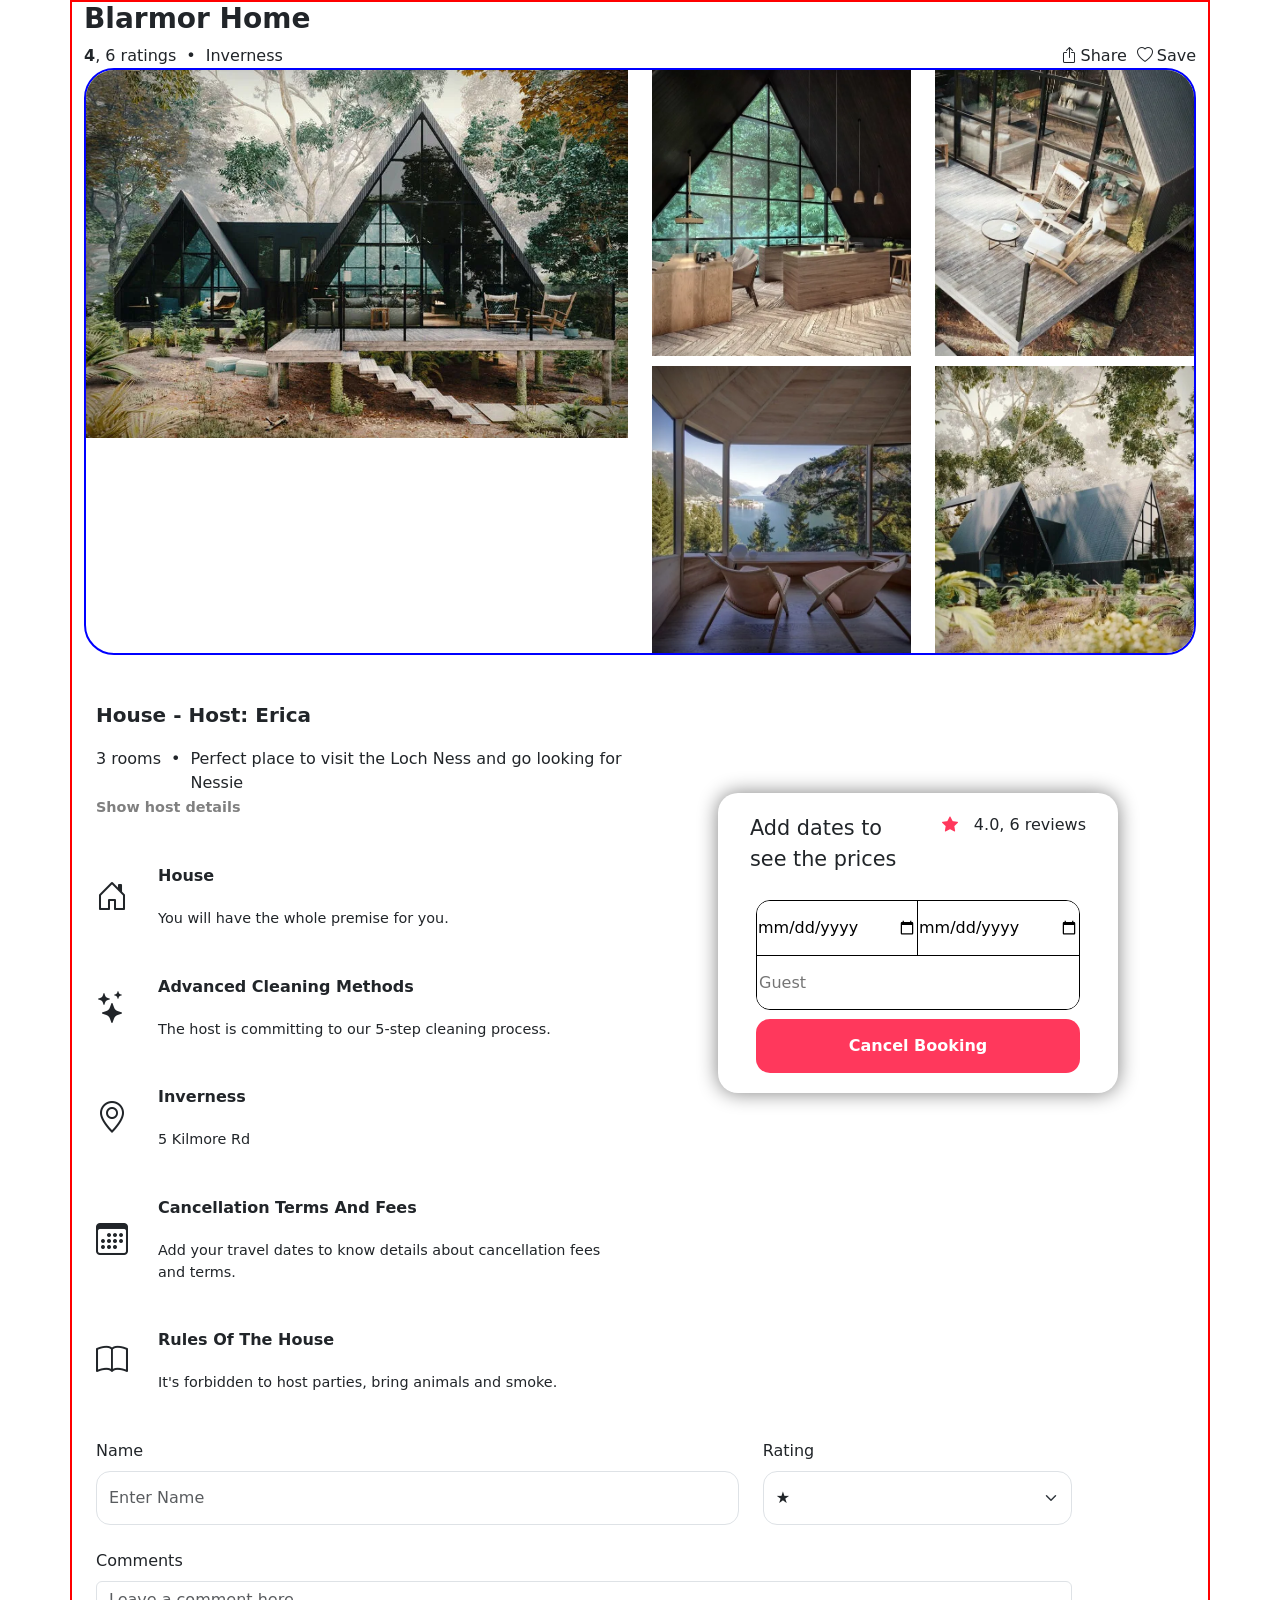
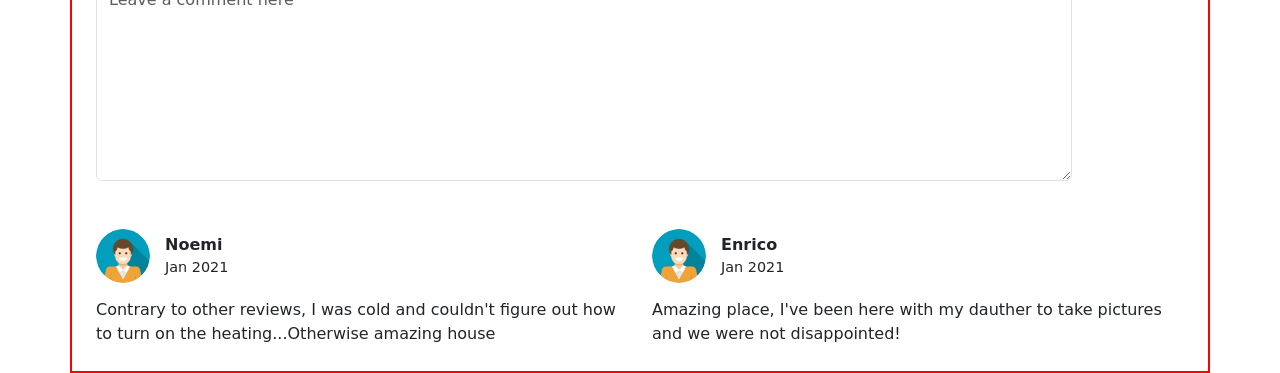
==== dettaglio.html @ 5e80d51b "files-dettaglio-annuncio" ====
<!DOCTYPE html>
<html lang="it">
<head>
    <meta charset="UTF-8">
    <meta name="viewport" content="width=device-width, initial-scale=1.0">
    <title>Dettaglio</title>
    <link href="https://cdn.jsdelivr.net/npm/bootstrap@5.3.8/dist/css/bootstrap.min.css" rel="stylesheet" integrity="sha384-sRIl4kxILFvY47J16cr9ZwB07vP4J8+LH7qKQnuqkuIAvNWLzeN8tE5YBujZqJLB" crossorigin="anonymous">
    <link rel="stylesheet" href="https://cdn.jsdelivr.net/npm/bootstrap-icons@1.13.1/font/bootstrap-icons.min.css">
    <link rel="stylesheet" href="styleDettaglio.css">

</head>
<body>
    <main>
        <div class="container-md">
            <section class="mb-5" id="section-Image">
                <h3 class="text-capitalize">blarmor home</h3>
                <div id="info-section-Image">
                    <div id="ratings-section-Image">
                        <p><span>4</span>, 6 ratings</p>
                        <p class="text-capitalize">inverness</p>
                    </div>
                    <div id="others-actions">
                        <div class="d-flex gap-1">
                            <i class="bi bi-box-arrow-up"></i>
                            <p>Share</p>
                        </div>
                        <div class="d-flex gap-1">
                            <i class="bi bi-heart"></i>
                            <p>Save</p>
                        </div>
                    </div>
                </div>
                <div class="container" id="images">
                    <div class="row">
                        <div class="col-6">
                            <img src="/assets/assets/1.webp" alt="immagine bnb" >
                        </div>
                        <div class="col-6">
                            <div class="row row-cols-2">
                                <div class="col">
                                    <img src="/assets/assets/2.webp" alt="airbnb">
                                </div>
                                <div class="col">
                                    <img src="/assets/assets/3.webp" alt="airbnb">
                                </div>
                                <div class="col">
                                    <img src="/assets/assets/4.webp" alt="airbnb">
                                </div>
                                <div class="col">
                                    <img src="/assets/assets/5.webp" alt="airbnb">
                                </div>
                            </div>
                        </div>
                    </div>
                </div>
            </section>
            <section id="section-Descrizione">
                <div class="container">
                    <div class="row">
                        <div class="col-12 col-md-6">
                            <h5 class="text-capitalize">house - host: Erica</h5>
                            <div class="d-flex" id="descriptionPlace">
                                <p style="white-space: nowrap;">3 rooms</p>
                                <p>Perfect place to visit the Loch Ness and go looking for Nessie</p>
                            </div>
                            
                            <a href="#">Show host details</a>
                            
                            <ul>
                                <li>
                                    <i class="bi bi-house-door"></i>
                                    <div>
                                        <p>House</p>
                                        <p>You will have the whole premise for you.</p>
                                    </div>
                                </li>
                                <li>
                                    <i class="bi bi-stars"></i>
                                    <div>
                                        <p>advanced cleaning methods</p>
                                        <p>The host is committing to our 5-step cleaning process.</p>
                                    </div>
                                </li>
                                <li>
                                    <i class="bi bi-geo-alt"></i>
                                    <div>
                                        <p>inverness</p>
                                        <p>5 Kilmore Rd</p>
                                    </div>
                                </li>
                                <li>
                                    <i class="bi bi-calendar3"></i>
                                    <div>
                                        <p>cancellation terms and fees</p>
                                        <p>Add your travel dates to know details about cancellation fees and terms.</p>
                                    </div>
                                </li>
                                <li>
                                    <i class="bi bi-book"></i>
                                    <div>
                                        <p>rules of the house</p>
                                        <p>It's forbidden to host parties, bring animals and smoke.</p>
                                    </div>
                                </li>
                            </ul>
                        </div>
                        <div class="col-12 col-md-6">
                            <div class="d-flex justify-content-center">
                                <form class="row justify-content-center" id="datePrice">
                                    <div class="d-flex justify-content-between mb-4">
                                        <p>Add dates to <br>see the prices</p>
                                        <div class="d-flex gap-3">
                                            <i class="bi bi-star-fill"></i>
                                            <p>4.0, 6 reviews</p>
                                        </div>
                                    </div>
                                    <div class="container" id="formsDateGuest">
                                        <div class="row">
                                            <div class="col-6 p-0 " id="firstFormDate">
                                                <input type="date">
                                            </div>
                                            <div class="col-6 p-0">
                                                <input type="date">
                                            </div>
                                        </div>
                                        <div class="row">
                                            <div class="col-12 p-0">
                                                <input type="text" placeholder="Guest">
                                            </div>
                                        </div>
                                    </div>
                                    
                                    <button type="submit">Cancel Booking</button>
                                    
                                </form>
                            </div>
                        </div>
                    </div>
                </div>

                <form class="container mb-5">
                    <div class="row mb-4">
                        <div class="col-12 col-md-8">
                            <label for="fname" class="form-label">Name</label>
                            <input type="text" class="form-control" id="fname" name="firstname" placeholder="Enter Name">
                        </div>
                        <div class="col-12 col-md-4">
                            <label for="rating" class="form-label">Rating</label>
                            <select class="form-select" id="rating" name="ratings">
                                <option value="1">
                                    ★
                                </option>
                                <option value="2">
                                    ★★
                                </option>
                                <option value="3">
                                    ★★★
                                </option>
                                <option value="4">
                                    ★★★★
                                </option>
                                <option value="5">
                                    ★★★★★
                                </option>
                            </select>
                        </div>
                    </div>
                    <div class="row">
                        <div class="col">
                            <label for="floatingTextarea2" class="form-label">Comments</label>
                            <textarea class="form-control" placeholder="Leave a comment here" id="floatingTextarea2" style="height: 200px"></textarea>
                        </div>
                    </div>
                </form>
                
            </section>
            <section id="section-Recensioni">
                <div class="container">
                    <div class="row">
                        <div class="col-12 col-md-6 commentUser">
                            <div class="infoUtente">
                                <div>
                                    <img src="/assets/assets/propic.png" alt="immagine profilo" class="img-fluid">
                                </div>
                                <div>
                                    <p>Noemi</p>
                                    <p>Jan 2021</p>
                                </div>
                            </div>
                            <p>Contrary to other reviews, I was cold and couldn't figure out how to turn on the heating...Otherwise amazing house</p>
                        </div>
                        <div class="col-12 col-md-6 commentUser">
                            <div class="infoUtente">
                                <div>
                                    <img src="/assets/assets/propic.png" alt="immagine profilo" class="img-fluid">
                                </div>
                                <div>
                                    <p>Enrico</p>
                                    <p>Jan 2021</p>
                                </div>
                            </div>
                            <p>Amazing place, I've been here with my dauther to take pictures and we were not disappointed!</p>
                        </div>
                    </div>
                </div>
            </section>
        </div>
        
    </main>
    <script src="https://cdn.jsdelivr.net/npm/bootstrap@5.3.8/dist/js/bootstrap.bundle.min.js" integrity="sha384-FKyoEForCGlyvwx9Hj09JcYn3nv7wiPVlz7YYwJrWVcXK/BmnVDxM+D2scQbITxI" crossorigin="anonymous"></script>
</body>
</html>
---- styleDettaglio.css ----
.container-md {
    border: 2px solid red;
}

p {
    margin: 0;
}
/*      section Image       */

#section-Image h3 {
    font-weight: 600;
}

#info-section-Image {
    display: flex;
    justify-content: space-between;
}

#ratings-section-Image {
    display: flex;
}

#ratings-section-Image p span {
    font-weight: 600;
}

#ratings-section-Image p:first-child::after {
    content: "•";
    padding: 10px 10px;
}

#others-actions {
    display: flex;
    gap: 10px;
}

#images {
    border: 2px solid blue;
    padding: 0;
    border-radius: 30px;
    overflow: hidden;
    
}

#images img {
    width: 100%;

}

#images .row-cols-2 {
    gap: 10px 0px;
}

/*      section descrizione       */

h5 {
    font-weight: 600;
    margin-bottom: 20px;
}

#descriptionPlace p:first-child::after {
    content: "•";
    padding: 10px 10px;
}

#section-Descrizione a:first-of-type {
    color: gray;
    font-weight: 700;
    font-size: 0.9rem;
    text-decoration: none;
}

#section-Descrizione a:first-of-type:hover {
    text-decoration: underline;
}
ul {
    list-style-type: none;
    padding: 0;
    margin-top: 5vh;
}

#section-Descrizione ul li {
    display: flex;
    align-items: center;
    gap: 30px;
    margin-bottom: 5vh;
}

#section-Descrizione ul li i {
    font-size: 2rem;
}

#section-Descrizione ul li p:first-child {
    font-weight: bold;
    margin-bottom: 20px;
    text-transform: capitalize;
}

#section-Descrizione ul li p:last-child {
    font-weight: lighter;
    font-size: 0.9rem;
}

#datePrice {
    box-sizing: border-box;
    padding: 20px;
    border-radius: 20px;
    box-shadow: 0 0 20px gray;
    max-width: 400px;
    margin-top: 10vh;
    margin-bottom: 10vh;
}

#datePrice div:first-of-type p:first-child {
    font-size: 1.3rem;
}

#datePrice div:first-of-type div i {
    color: #FF385C;
}

form.container {
    max-width: 1000px;
    margin: 0;
}
#formsDateGuest {
    border: 1px solid black;
    border-radius: 14px;
    overflow: hidden;
    width: 90%;
    margin-bottom: 1vh;
}
#formsDateGuest input {
    width: 100%;
    height: 6vh;
    border: none;
}
#formsDateGuest input[type="text"]{
    border-top: 1px solid black;
}
#firstFormDate{
    border-right: 1px solid black;
}
#datePrice button {
    width: 90%;
    background-color: #FF385C;
    color: white;
    border-radius: 14px;
    height: 6vh;
    font-weight: bold;
    border: none;
}

label {
    display: block;
}

#fname, #rating {
    width: 100%;
    height: 6vh;
    border-radius: 14px;
}

#rating i {
    color: black;
}

/*  section Recensioni  */

.infoUtente {
    display: flex;
    align-items: center;
    gap: 15px;
    height: 6vh;
    margin-bottom: 15px;
}

.infoUtente div:first-child {
    border-radius: 50%;
    overflow: hidden;
    height: 100%;
}

.infoUtente img {
    height: 100%;
}

.infoUtente div:last-child p:first-child {
    font-weight: bold;
}

.infoUtente div:last-child p:last-child {
    font-weight: lighter;
    font-size: 0.9rem;
}

.commentUser {
    margin-bottom: 25px;
}
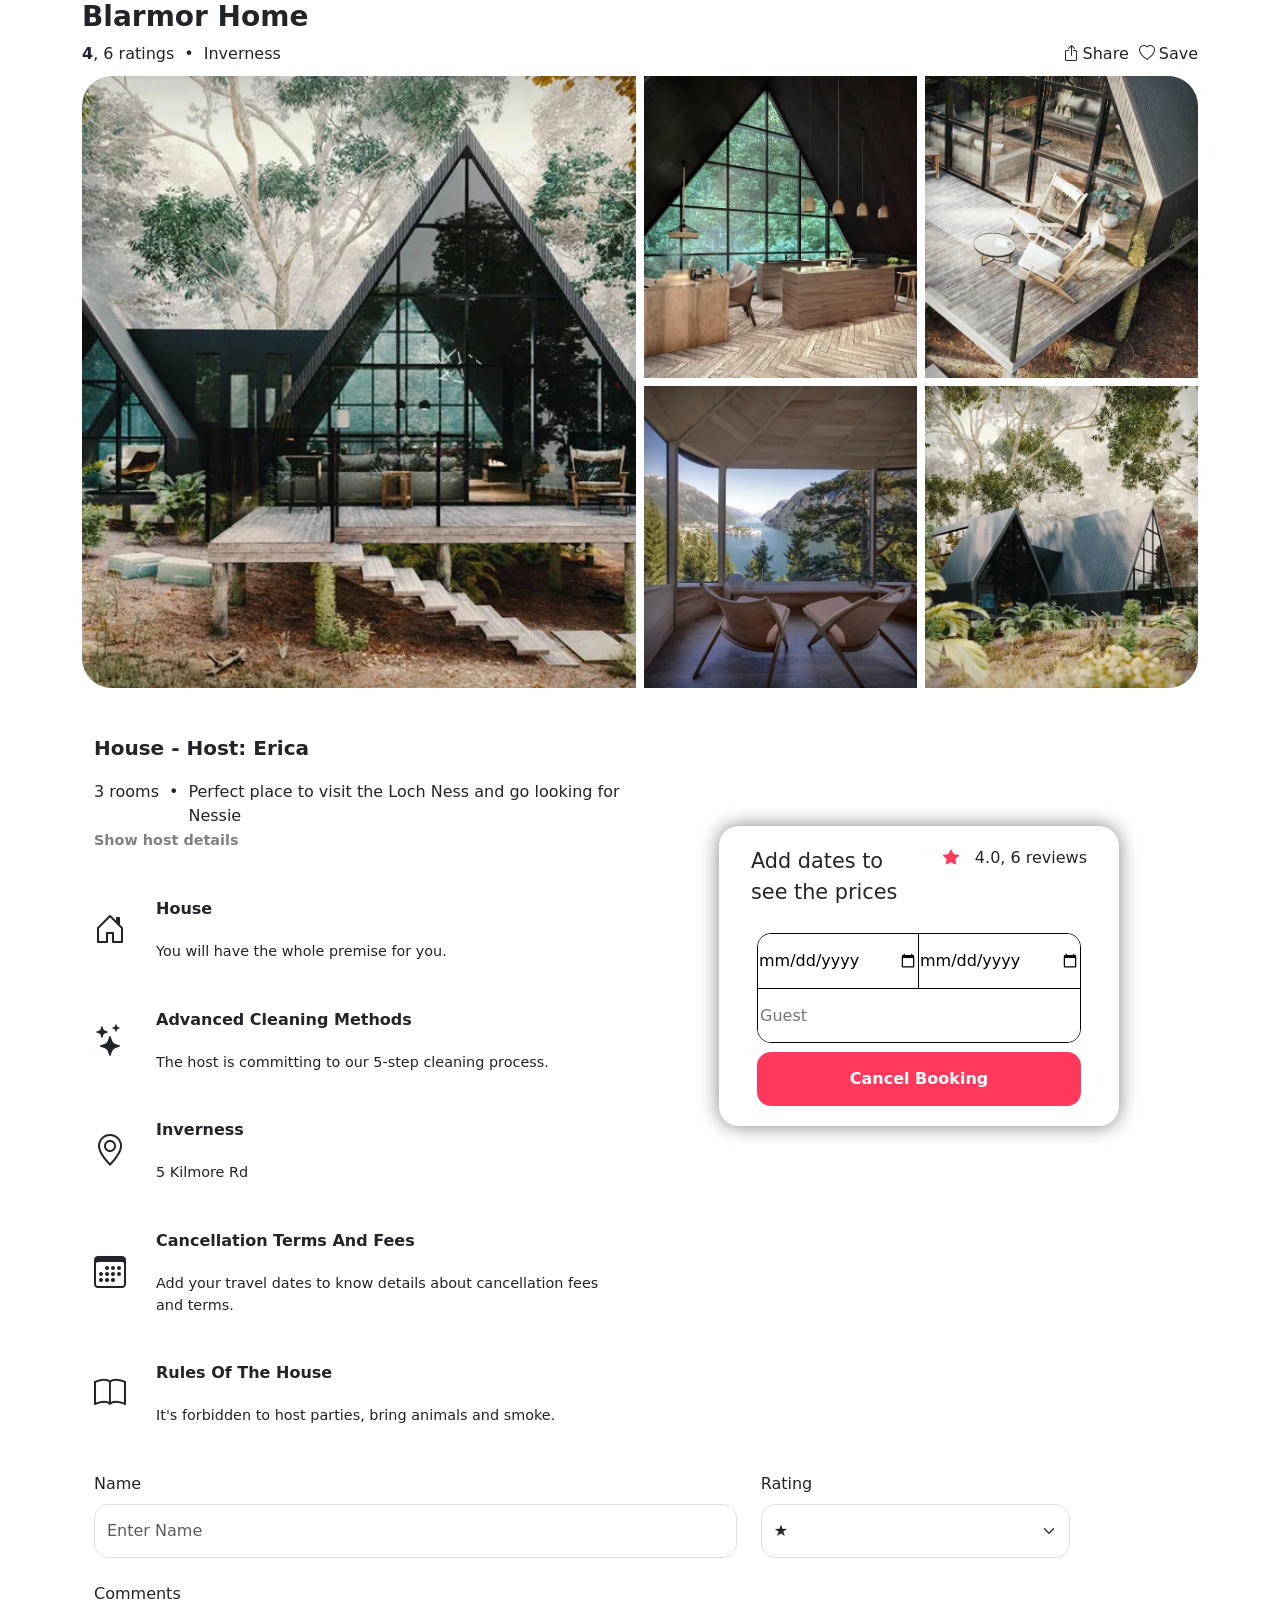
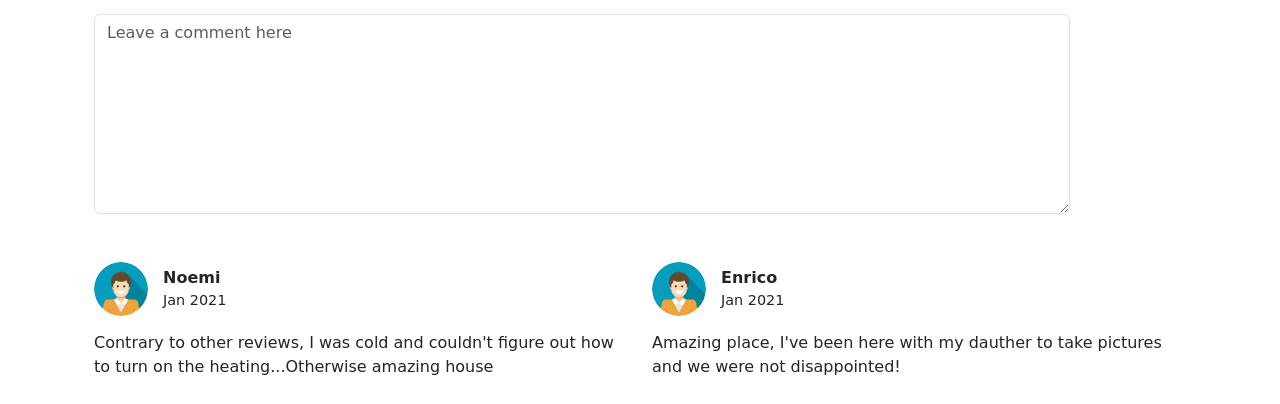
==== commit e7605cee: "fix immagini dettaglio 13/03" ====
--- a/dettaglio.html
+++ b/dettaglio.html
@@ -31,23 +31,23 @@
                     </div>
                 </div>
                 <div class="container" id="images">
-                    <div class="row">
-                        <div class="col-6">
-                            <img src="/assets/assets/1.webp" alt="immagine bnb" >
-                        </div>
-                        <div class="col-6">
-                            <div class="row row-cols-2">
-                                <div class="col">
-                                    <img src="/assets/assets/2.webp" alt="airbnb">
-                                </div>
-                                <div class="col">
-                                    <img src="/assets/assets/3.webp" alt="airbnb">
-                                </div>
-                                <div class="col">
-                                    <img src="/assets/assets/4.webp" alt="airbnb">
-                                </div>
-                                <div class="col">
-                                    <img src="/assets/assets/5.webp" alt="airbnb">
+                    <div class="row g-2">
+                        <div class="col-12 col-md-6">
+                            <img src="/assets/1.webp" alt="immagine bnb" >
+                        </div>
+                        <div class="col-12 col-md-6">
+                            <div class="row g-2">
+                                <div class="col-6">
+                                    <img src="/assets/2.webp" alt="airbnb">
+                                </div>
+                                <div class="col-6">
+                                    <img src="/assets/3.webp" alt="airbnb">
+                                </div>
+                                <div class="col-6">
+                                    <img src="/assets/4.webp" alt="airbnb">
+                                </div>
+                                <div class="col-6">
+                                    <img src="/assets/5.webp" alt="airbnb">
                                 </div>
                             </div>
                         </div>
@@ -180,7 +180,7 @@
                         <div class="col-12 col-md-6 commentUser">
                             <div class="infoUtente">
                                 <div>
-                                    <img src="/assets/assets/propic.png" alt="immagine profilo" class="img-fluid">
+                                    <img src="/assets/propic.png" alt="immagine profilo" class="img-fluid">
                                 </div>
                                 <div>
                                     <p>Noemi</p>
@@ -192,7 +192,7 @@
                         <div class="col-12 col-md-6 commentUser">
                             <div class="infoUtente">
                                 <div>
-                                    <img src="/assets/assets/propic.png" alt="immagine profilo" class="img-fluid">
+                                    <img src="/assets/propic.png" alt="immagine profilo" class="img-fluid">
                                 </div>
                                 <div>
                                     <p>Enrico</p>
--- a/styleDettaglio.css
+++ b/styleDettaglio.css
@@ -1,7 +1,3 @@
-.container-md {
-    border: 2px solid red;
-}
-
 p {
     margin: 0;
 }
@@ -14,6 +10,7 @@
 #info-section-Image {
     display: flex;
     justify-content: space-between;
+    margin-bottom: 10px;
 }
 
 #ratings-section-Image {
@@ -35,20 +32,15 @@
 }
 
 #images {
-    border: 2px solid blue;
     padding: 0;
     border-radius: 30px;
     overflow: hidden;
-    
 }
 
 #images img {
     width: 100%;
-
-}
-
-#images .row-cols-2 {
-    gap: 10px 0px;
+    height: 100%;
+    object-fit: cover;
 }
 
 /*      section descrizione       */
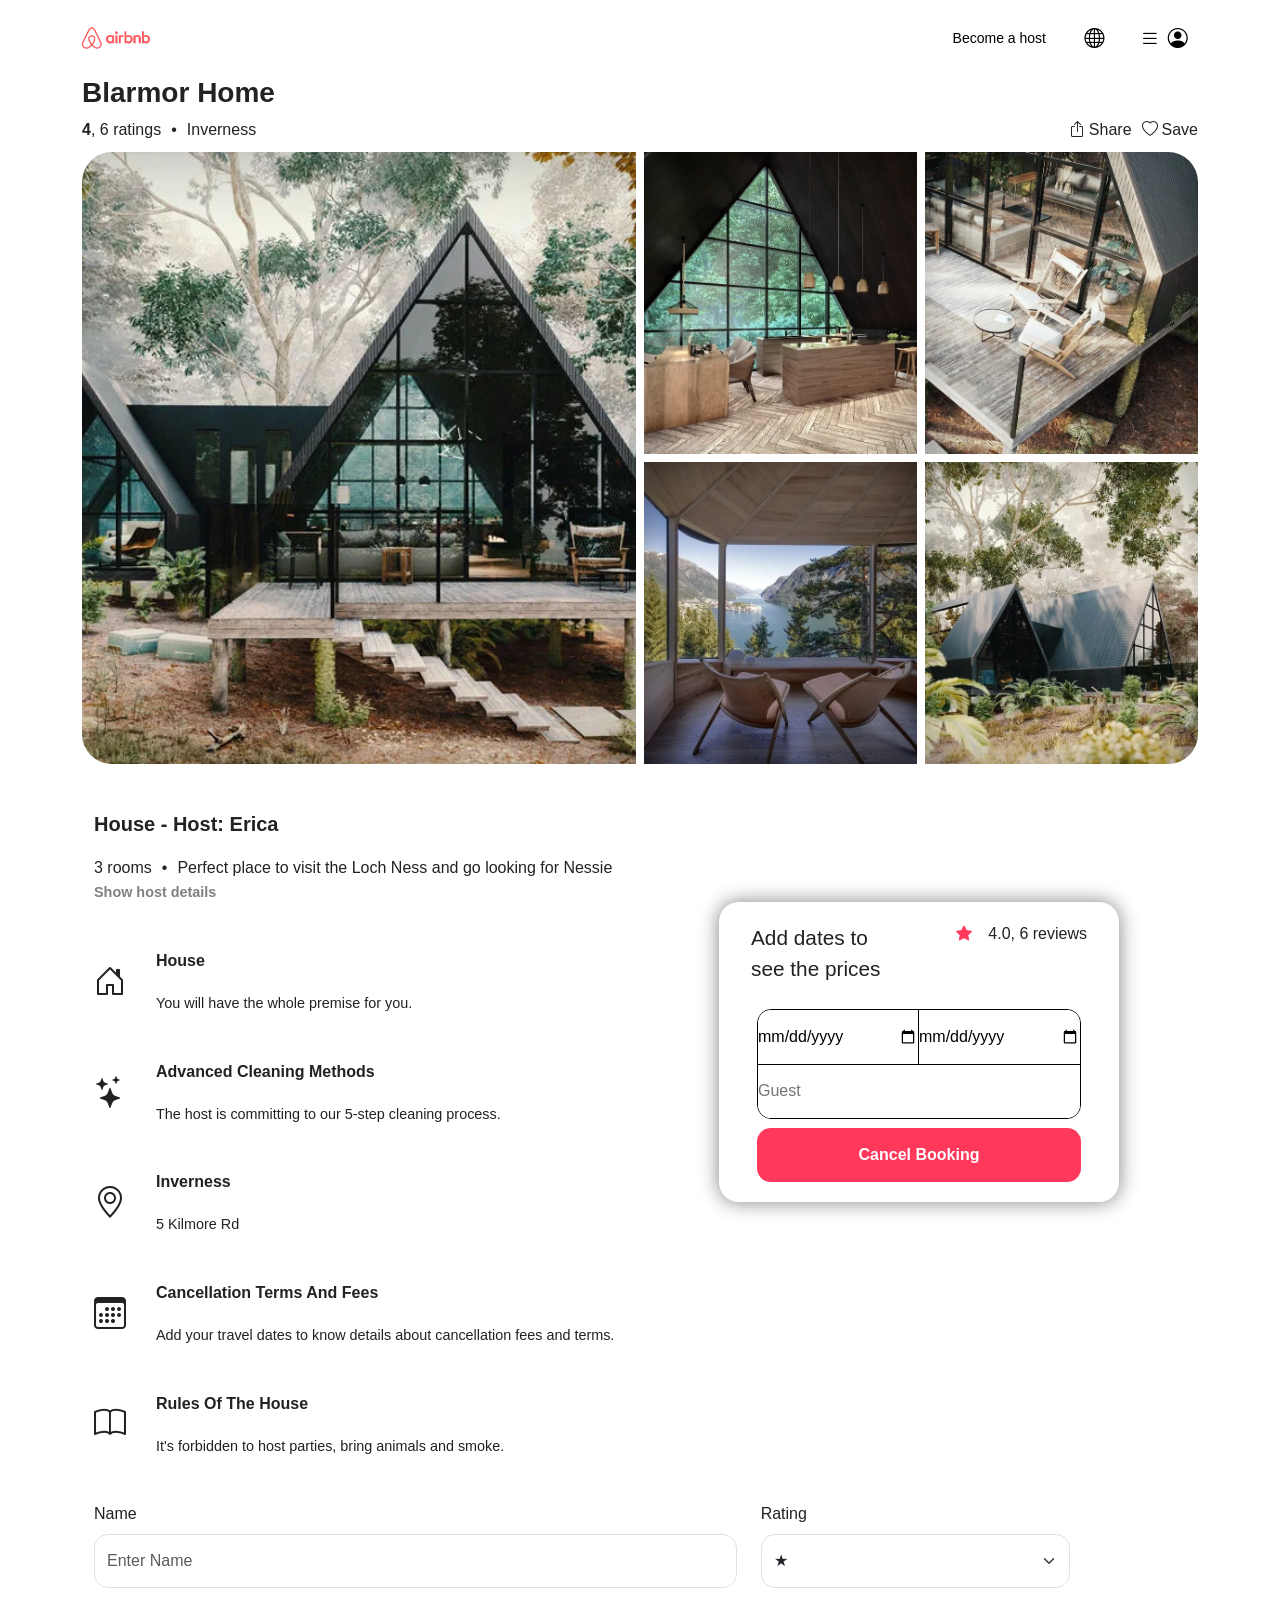
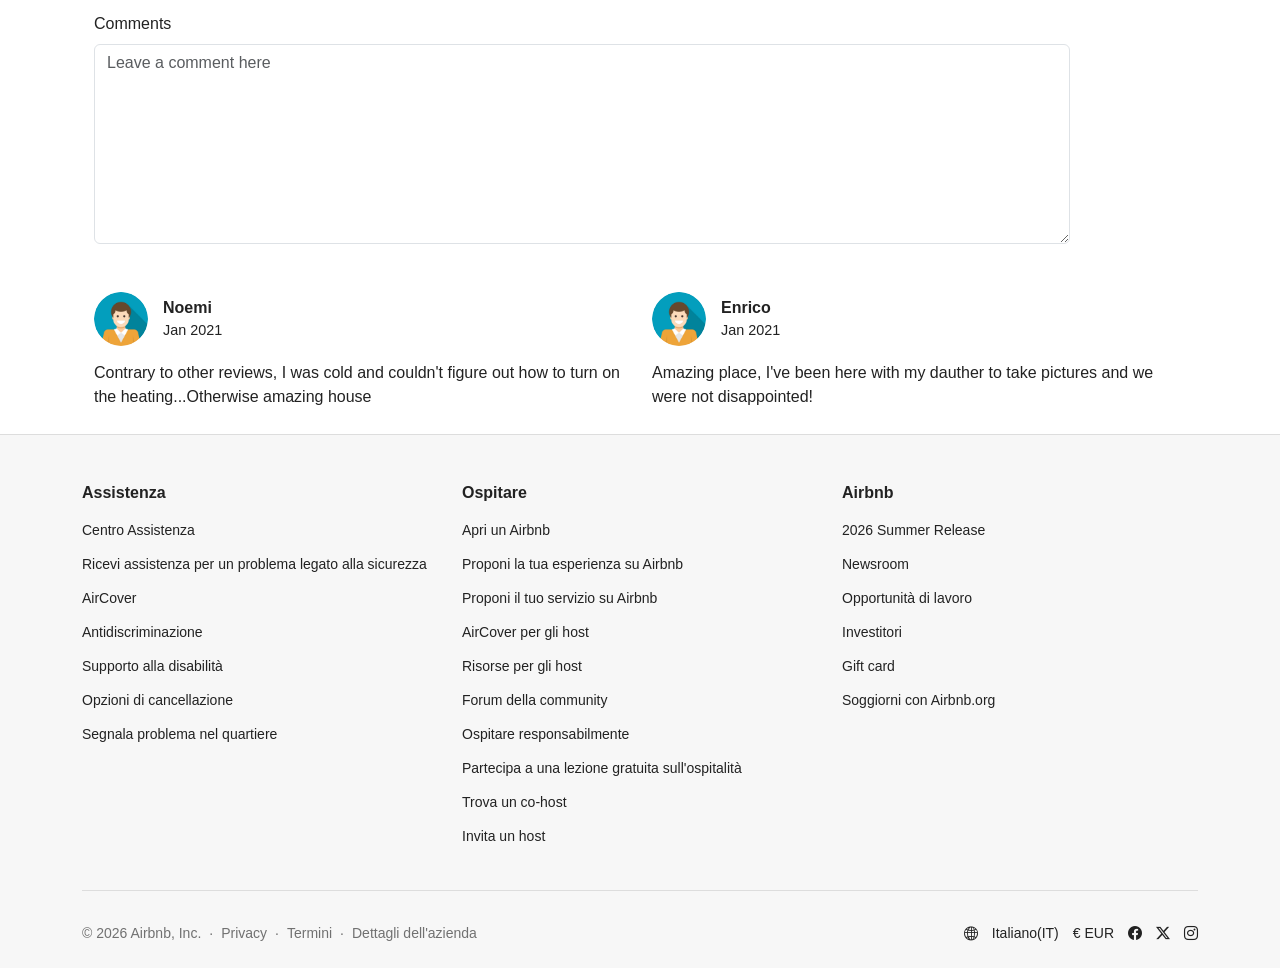
==== commit 4752fced: "header e footer aggiunti-13/03" ====
--- a/dettaglio.html
+++ b/dettaglio.html
@@ -6,10 +6,46 @@
     <title>Dettaglio</title>
     <link href="https://cdn.jsdelivr.net/npm/bootstrap@5.3.8/dist/css/bootstrap.min.css" rel="stylesheet" integrity="sha384-sRIl4kxILFvY47J16cr9ZwB07vP4J8+LH7qKQnuqkuIAvNWLzeN8tE5YBujZqJLB" crossorigin="anonymous">
     <link rel="stylesheet" href="https://cdn.jsdelivr.net/npm/bootstrap-icons@1.13.1/font/bootstrap-icons.min.css">
+    <link rel="stylesheet" href="header.css">
     <link rel="stylesheet" href="styleDettaglio.css">
+    
 
 </head>
 <body>
+    <header class="topbar">
+        <nav class="navbar navbar-expand-lg py-3">
+            <div class="container-xl"><!--fix-->
+
+                <!-- logo -->
+                <a href="#" class="navbar-brand brand me-0">
+                    <img src="assets/logo-pink.png" alt="Airbnb logo">
+                </a>
+
+                    <!-- bottone hamburger -->
+                <button class="navbar-toggler custom-toggler border-0 shadow-none" type="button" data-bs-toggle="collapse" data-bs-target="#airbnbNavbar" aria-controls="airbnbNavbar" aria-expanded="false" aria-label="Toggle navigation">
+                    <span class="navbar-toggler-icon"></span>
+                </button>
+
+                    <!-- contenuto collassabile -->
+                <div class="collapse navbar-collapse justify-content-end" id="airbnbNavbar">
+
+                    <!-- parte destra -->
+                        <div class="d-flex flex-column flex-lg-row align-items-start align-items-lg-center gap-2 gap-lg-3 topbar-right">
+                        <a href="#" class="host-link text-decoration-none">Become a host</a>
+
+                        <button class="icon-btn d-flex align-items-center justify-content-center" type="button">
+                            <i class="bi bi-globe"></i>
+                        </button>
+
+                        <button class="profile-btn align-items-center gap-2" type="button">
+                            <i class="bi bi-list" style="color: black;"></i>
+                            <i class="bi bi-person-circle"></i>
+                        </button>
+                        </div>
+                </div>
+            </div>
+        </nav>
+    </header>
     <main>
         <div class="container-md">
             <section class="mb-5" id="section-Image">
@@ -207,6 +243,80 @@
         </div>
         
     </main>
+    <footer>
+
+        <div class="container">
+            <div class="row">
+                <div class="col-12 col-md-4">
+
+                    <h6>Assistenza</h6>
+                    <ul>
+                        <li><a href="#">Centro Assistenza</a></li>
+                        <li><a href="#">Ricevi assistenza per un problema legato alla sicurezza</a></li>
+                        <li><a href="#">AirCover</a></li>
+                        <li><a href="#">Antidiscriminazione</a></li>
+                        <li><a href="#">Supporto alla disabilità</a></li>
+                        <li><a href="#">Opzioni di cancellazione</a></li>
+                        <li><a href="#">Segnala problema nel quartiere</a></li>
+                        
+                    </ul>
+                </div>
+
+                <div class="col-12 col-md-4">
+
+                    <h6>Ospitare</h6>
+                    <ul>
+                        <li><a href="#">Apri un Airbnb</a></li>
+                        <li><a href="#">Proponi la tua esperienza su Airbnb</a></li>
+                        <li><a href="#">Proponi il tuo servizio su Airbnb</a></li>
+                        <li><a href="#">AirCover per gli host</a></li>
+                        <li><a href="#">Risorse per gli host</a></li>
+                        <li><a href="#">Forum della community</a></li>
+                        <li><a href="#">Ospitare responsabilmente</a></li>
+                        <li><a href="#">Partecipa a una lezione gratuita sull'ospitalità</a></li>
+                        <li><a href="#">Trova un co-host</a></li>
+                        <li><a href="#">Invita un host</a></li>
+                    </ul>
+                </div>
+
+                <div class="col-12 col-md-4">
+
+                    <h6>Airbnb</h6>
+                    <ul>
+                        <li><a href="#">2026 Summer Release</a></li>
+                        <li><a href="#">Newsroom</a></li>
+                        <li><a href="#">Opportunità di lavoro</a></li>
+                        <li><a href="#">Investitori</a></li>
+                        <li><a href="#">Gift card</a></li>
+                        <li><a href="#">Soggiorni con Airbnb.org</a></li>
+                    </ul>
+                </div>
+            </div>
+
+            <div class="footer-divider"></div>
+
+            <div class="footer-bottom">
+                 <div class="footer-left">
+                    <span>© 2026 Airbnb, Inc.</span> 
+                    <span>·</span>
+                    <a href="#">Privacy</a>
+                    <span>·</span>
+                    <a href="#">Termini</a>
+                    <span>·</span>
+                    <a href="#">Dettagli dell'azienda</a>
+                </div>
+
+                <div class="footer-right">
+                    <i class="bi bi-globe2"></i>
+                    <span>Italiano(IT)</span>
+                    <span>€ EUR</span>
+                    <i class="bi bi-facebook"></i>
+                    <i class="bi bi-twitter-x"></i>
+                    <i class="bi bi-instagram"></i>
+                </div>
+            </div>
+        </div>
+    </footer>
     <script src="https://cdn.jsdelivr.net/npm/bootstrap@5.3.8/dist/js/bootstrap.bundle.min.js" integrity="sha384-FKyoEForCGlyvwx9Hj09JcYn3nv7wiPVlz7YYwJrWVcXK/BmnVDxM+D2scQbITxI" crossorigin="anonymous"></script>
 </body>
 </html>
--- a/header.css
+++ b/header.css
@@ -0,0 +1,649 @@
+:root {
+    --color-black: #000000;
+    --color-white: #ffffff;
+    --color-dark: #222222;
+    --color-gray: #717171;
+    --color-light-gray: #f7f7f7;
+    --color-border: #dddddd;
+    --hero-overlay: rgba(0, 0, 0, 0.45);
+    --airbnb-red: #d1304e;
+    --airbnb-red-hover: #f60934;
+    --color-dark-hover: #1f1f1f;
+    --color-soft-text: #cfcfcf;
+    --color-soft-text-2: #d8d8d8;
+}
+
+/* RESET */
+* {
+    margin: 0;
+    padding: 0;
+    box-sizing: border-box;
+}
+
+body {
+    color: var(--color-dark);
+    font-family: Arial, Helvetica, sans-serif;
+    background-color: var(--color-white);
+}
+
+img {
+    display: block;
+    max-width: 100%;
+}
+
+/* =========================
+   NAVBAR
+========================= */
+.topbar {
+    background-color: var(--color-white);
+}
+
+.navbar {
+    background-color: var(--color-white);
+}
+
+.brand img {
+    height: 34px;
+}
+
+.custom-toggler {
+    padding: 4px 8px;
+}
+
+.navbar-toggler-icon {
+    filter: invert(1);
+}
+
+.navbar-nav .nav-item {
+    margin: 0;
+}
+
+.topbar-link {
+    color: var(--color-light-gray);
+    font-size: 14px;
+    font-weight: 500;
+    padding: 10px 16px !important;
+    border-radius: 999px;
+    transition: background-color 0.2s ease, color 0.2s ease;
+}
+
+.topbar-link:hover,
+.topbar-link.active {
+    background-color: var(--color-dark-hover);
+    color: var(--color-light-gray);
+}
+
+/*fix navbar toggle menu*/
+
+.navbar-collapse {
+        /*fix*/display: flex;
+        align-items: center;
+        flex: 1;
+        position: absolute;
+        top: 76px;
+        right: 0;
+        padding: 0;
+    }
+
+/*--------------*/
+
+.host-link {
+    color: var(--color-black);
+    font-size: 14px;
+    font-weight: 500;
+    padding: 10px 12px;
+    border-radius: 999px;
+    transition: background-color 0.2s ease;
+    white-space: nowrap;
+}
+
+.host-link:hover {
+    background-color: var(--color-soft-text);
+    border: 1px solid var(--color-soft-text);
+}
+
+.icon-btn {
+    width: 40px;
+    height: 40px;
+    border: none;
+    border-radius: 50%;
+    background: transparent;
+    color: var(--color-black);
+    padding: 0;
+    transition: background-color 0.2s ease;
+}
+
+.icon-btn:hover {
+    background-color: var(--color-soft-text);
+}
+
+.icon-btn i {
+    font-size: 20px;
+}
+
+.profile-btn {
+    padding: 7px 10px;
+    border: none;
+    background-color: transparent;
+    transition: all 0.2s ease;
+    /*fix*/display: flex;
+}
+
+.profile-btn:hover {
+    box-shadow: 0 2px 8px rgba(0, 0, 0, 0.15);
+    background-color: var(--color-soft-text);
+    border-radius: 999px;
+}
+
+.profile-btn i {
+    color: var(--color-gray);
+    font-size: 20px;
+}
+
+.profile-btn i:last-child{
+    color:var(--color-black);
+}
+
+/* DESKTOP NAVBAR */
+@media (min-width: 992px) {
+    .navbar .container {
+        display: flex;
+        align-items: center;
+    }
+
+    .brand {
+        flex: 0 0 140px;
+    }
+
+    .navbar-collapse {
+        /*fix*/display: flex;
+        align-items: center;
+        flex: 1;
+        /*fix*/position: static;
+    }
+
+    .nav-center {
+        flex: 1;
+        display: flex;
+        justify-content: center;
+        gap: 8px;
+    }
+
+    .topbar-right {
+        flex: 0 0 220px;
+        display: flex;
+        justify-content: flex-end;
+        align-items: center;
+    }
+}
+
+/* =========================
+   HERO
+========================= */
+.hero {
+    background-color: var(--color-black);
+    padding: 20px 0 56px;
+}
+
+.hero-wrapper {
+    display: flex;
+    flex-direction: column;
+    gap: 32px;
+}
+
+/* FORM DI RICERCA */
+.airbnb-search {
+    display: flex;
+    align-items: center;
+    background-color: var(--color-light-gray);
+    border-radius: 999px;
+    padding: 4px 6px 4px 14px;
+    width: 100%;
+    max-width: 620px;
+    margin: 0 auto;
+    gap: 4px;
+    box-shadow: 0 6px 18px rgba(0, 0, 0, 0.12);
+}
+
+.search-group {
+    display: flex;
+    flex-direction: column;
+    justify-content: center;
+    padding: 8px 14px;
+    flex: 1;
+    min-width: 0;
+    position: relative;
+}
+
+.search-group label {
+    font-size: 12px;
+    font-weight: 600;
+    color: var(--color-dark);
+    margin-bottom: 3px;
+}
+
+.search-group input {
+    width: 100%;
+    border: none;
+    outline: none;
+    background: transparent;
+    color: var(--color-gray);
+    font-size: 13px;
+}
+
+.search-group input::placeholder {
+    color: var(--color-gray);
+}
+
+.search-lens {
+    display: flex;
+    align-items: center;
+    justify-content: center;
+    width: 40px;
+    height: 40px;
+    border-radius: 50%;
+    background-color: var(--airbnb-red);
+    cursor: pointer;
+    flex-shrink: 0;
+    transition: background-color 0.2s ease;
+}
+
+.search-lens:hover {
+    background-color: var(--airbnb-red-hover);
+}
+
+/* CONTENUTO HERO */
+.hero-content {
+    background-image: url("assets/home.jpg");
+    background-size: cover;
+    background-position: center;
+    background-repeat: no-repeat;
+    display: flex;
+    align-items: center;
+    height: 400px;
+}
+
+.hero-text {
+    flex: 0 0 20%;
+    margin-left: 40px;
+    color: var(--color-light-gray);
+
+}
+
+.hero-subtitle {
+    color: var(--color-soft-text);
+    font-size: 18px;
+    margin-bottom: 10px;
+}
+
+.hero-text h1 {
+    font-size: 75px;
+    line-height: 0.95;
+    font-weight: 700;
+    margin-bottom: 18px;
+}
+
+.hero-description {
+    color: var(--color-soft-text-2);
+    font-size: 16px;
+    line-height: 1.6;
+    margin-bottom: 24px;
+    max-width: 420px;
+}
+
+.hero-btn {
+    display: inline-block;
+    background-color: var(--color-light-gray);
+    color: var(--color-dark);
+    text-decoration: none;
+    padding: 8px 8px;
+    border-radius: 12px;
+    font-size: 14px;
+    font-weight: 600;
+}
+
+.hero-btn:hover {
+    color: var(--color-dark);
+}
+
+.hero-image {
+    flex: 0 0 56%;
+}
+
+.hero-image img {
+    width: 100%;
+    height: 480px;
+    object-fit: cover;
+    border-radius: 24px;
+}
+
+/* =========================
+   CARDS SECTION
+========================= */
+.discover-section {
+    background-color: var(--color-white);
+}
+
+.section-overline {
+    font-size: 14px;
+    color: var(--color-gray);
+    text-transform: uppercase;
+    letter-spacing: 1px;
+}
+
+.section-title {
+    font-size: 36px;
+    font-weight: 700;
+    color: var(--color-dark);
+}
+
+.discover-link {
+    color: var(--color-dark);
+    text-decoration: none;
+    font-weight: 600;
+}
+
+.discover-link:hover {
+    text-decoration: underline;
+}
+
+.stay-card {
+    background-color: var(--color-white);
+    border-radius: 22px;
+    overflow: hidden;
+    box-shadow: 0 8px 24px rgba(0, 0, 0, 0.08);
+    transition: transform 0.2s ease;
+}
+
+.stay-card:hover {
+    transform: translateY(-4px);
+}
+
+.stay-card img {
+    width: 100%;
+    height: 260px;
+    object-fit: cover;
+}
+
+.stay-card-body {
+    padding: 18px;
+}
+
+.stay-card-body h5 {
+    font-size: 18px;
+    margin-bottom: 6px;
+    color: var(--color-dark);
+}
+
+.stay-card-body p {
+    font-size: 14px;
+    color: var(--color-gray);
+    margin: 0;
+}
+
+/* =========================
+   PLACES / DESTINAZIONI
+========================= */
+
+/* sezione che contiene tutte le card */
+.places {
+    padding: 40px 0;
+    background-color: var(--color-white);
+}
+
+.place-card {
+    display: flex;
+    align-items: center;
+    gap: 12px;
+    cursor: pointer;
+    min-height: 76px;
+    padding: 10px 12px;
+    border-radius: 12px;
+    transition: background-color 0.2s ease, transform 0.2s ease;
+}
+
+.place-card img {
+    width: 60px;
+    height: 60px;
+    border-radius: 12px;
+    object-fit: cover;
+    transition: transform 0.2s ease;
+}
+
+.place-card:hover {
+    background-color: var(--color-light-gray);
+    transform: translateY(-2px);
+}
+
+.place-card h4 {
+    margin: 0;
+    font-size: 16px;
+}
+
+.place-card p {
+    margin: 0;
+    font-size: 14px;
+    color: var(--color-gray);
+}
+
+/* =========================
+   FOOTER
+========================= */
+footer {
+    background-color: var(--color-light-gray);
+    border-top: 1px solid var(--color-border);
+    padding: 48px 0 24px;
+}
+
+footer h6 {
+    color: var(--color-dark);
+    font-weight: 600;
+    margin-bottom: 16px;
+    font-size: 16px;
+}
+
+footer ul {
+    list-style: none;
+    padding: 0;
+    margin: 0;
+}
+
+footer ul li {
+    margin-bottom: 10px;
+}
+
+footer ul li a {
+    text-decoration: none;
+    color: var(--color-dark);
+    font-size: 14px;
+}
+
+footer ul li a:hover {
+    text-decoration: underline;
+}
+
+.footer-divider {
+    margin: 32px 0;
+    border-top: 1px solid var(--color-border);
+}
+
+.footer-bottom {
+    display: flex;
+    justify-content: space-between;
+    align-items: center;
+    flex-wrap: wrap;
+}
+
+.footer-left {
+    display: flex;
+    align-items: center;
+    flex-wrap: wrap;
+    gap: 8px;
+    color: var(--color-gray);
+    font-size: 14px;
+}
+
+.footer-left a {
+    text-decoration: none;
+    color: var(--color-gray);
+}
+
+.footer-left a:hover {
+    text-decoration: underline;
+}
+
+.footer-right {
+    display: flex;
+    align-items: center;
+    gap: 14px;
+    color: var(--color-dark);
+    font-size: 14px;
+    flex-wrap: wrap;
+}
+
+.footer-right i,
+.footer-right span {
+    cursor: pointer;
+}
+
+/* =========================
+   TABLET + SMARTPHONE
+========================= */
+@media (max-width: 991.98px) {
+    .navbar-collapse {
+        padding-top: 18px;
+    }
+
+    .nav-center {
+        align-items: flex-start !important;
+        gap: 6px;
+        margin-bottom: 18px;
+    }
+
+    .topbar-link {
+        padding: 8px 0 !important;
+        border-radius: 0;
+    }
+
+    .topbar-link:hover,
+    .topbar-link.active {
+        background-color: transparent;
+    }
+
+    .topbar-right {
+        display: flex;
+        flex-direction: column;
+        align-items: flex-start;
+        gap: 10px;
+    }
+
+    .hero {
+        padding: 20px 0 40px;
+    }
+
+    .airbnb-search {
+        flex-direction: column;
+        align-items: stretch;
+        border-radius: 20px;
+        padding: 12px;
+        gap: 10px;
+        max-width: 420px;
+    }
+
+    .search-group {
+        width: 100%;
+        padding: 10px 12px;
+        border: 1px solid var(--color-border);
+        border-radius: 14px;
+    }
+
+    .search-group label {
+        font-size: 11px;
+    }
+
+    .search-group input {
+        font-size: 12px;
+    }
+
+    .search-group:not(:last-of-type)::after {
+        display: none;
+    }
+
+    .search-lens {
+        width: 100%;
+        height: 44px;
+        border-radius: 14px;
+    }
+
+    .hero-content {
+        align-items: flex-end;
+        height: 360px;
+        padding: 0 24px 28px;
+    }
+
+    .hero-text {
+        flex: 0 0 auto;
+        margin-left: 0;
+        margin-top: auto;
+    }
+
+    .hero-text h1 {
+        font-size: 48px;
+        margin-bottom: 14px;
+    }
+
+    .hero-btn {
+        padding: 9px 12px;
+        font-size: 13px;
+    }
+
+    .places {
+        padding: 28px 0;
+    }
+
+    footer {
+        padding: 40px 0 24px;
+    }
+
+    .footer-bottom {
+        flex-direction: column;
+        align-items: flex-start;
+        gap: 12px;
+    }
+}
+
+@media (max-width: 575.98px) {
+    .hero {
+        padding: 16px 0 32px;
+    }
+
+    .airbnb-search {
+        max-width: 320px;
+        padding: 10px;
+        gap: 8px;
+    }
+
+    .search-group {
+        padding: 8px 10px;
+        border-radius: 12px;
+    }
+
+    .search-lens {
+        height: 40px;
+    }
+
+    .hero-content {
+        height: 300px;
+        padding: 0 18px 22px;
+    }
+
+    .hero-text h1 {
+        font-size: 38px;
+        line-height: 0.98;
+    }
+
+    .hero-btn {
+        padding: 8px 10px;
+        font-size: 12px;
+    }
+}
--- a/styleDettaglio.css
+++ b/styleDettaglio.css
@@ -1,3 +1,12 @@
+@media (max-width: 992px) {
+    #airbnbNavbar {
+        background-color: white;
+        border-radius: 10px;
+        box-shadow: 0px 5px 10px black;
+    }
+}
+
+
 p {
     margin: 0;
 }
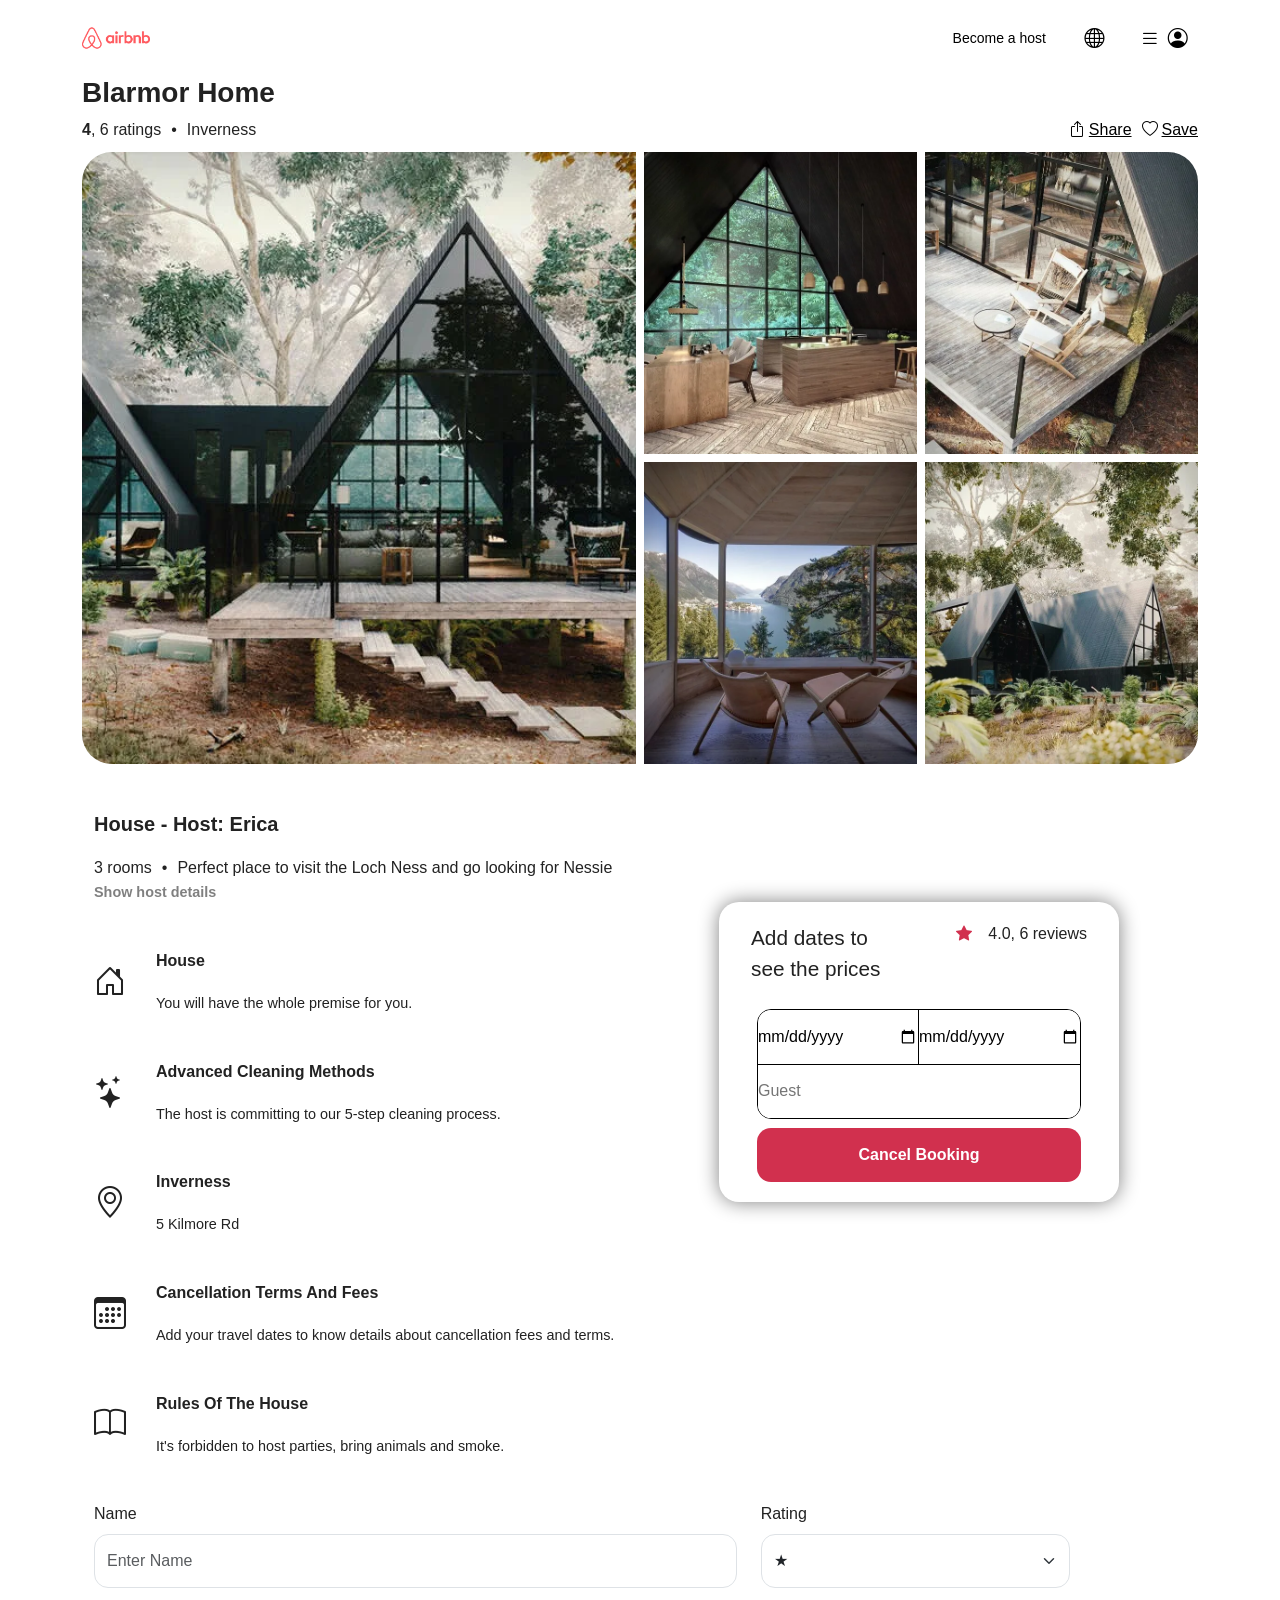
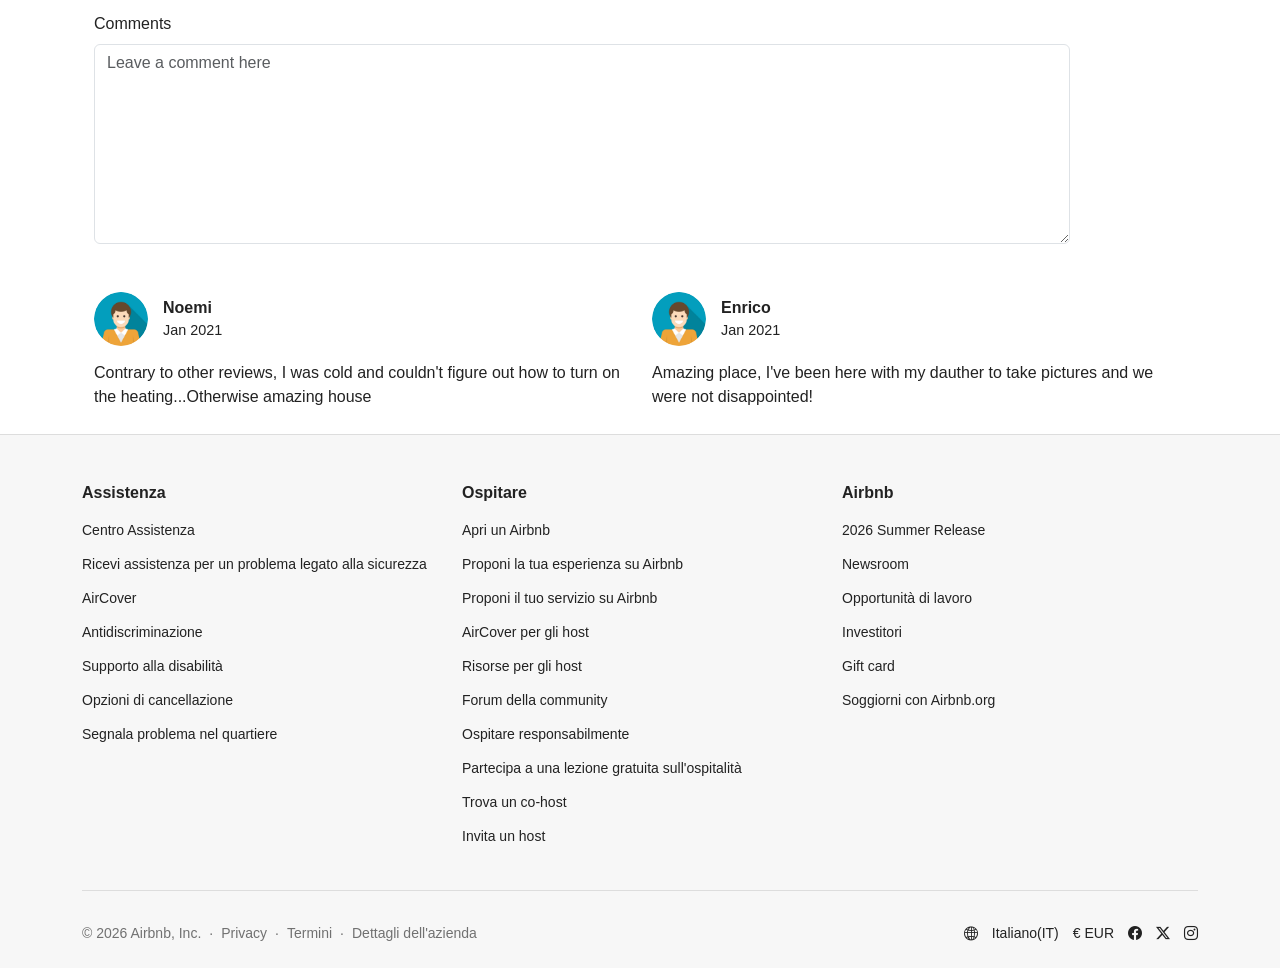
==== commit 3aecd26c: "aggiunta effetti buttons-16/03" ====
--- a/dettaglio.html
+++ b/dettaglio.html
@@ -56,14 +56,15 @@
                         <p class="text-capitalize">inverness</p>
                     </div>
                     <div id="others-actions">
-                        <div class="d-flex gap-1">
+                        <a href="#" class="d-flex gap-1">
                             <i class="bi bi-box-arrow-up"></i>
                             <p>Share</p>
-                        </div>
-                        <div class="d-flex gap-1">
+                        </a>
+                        <a href="#" class="d-flex gap-1">
                             <i class="bi bi-heart"></i>
                             <p>Save</p>
-                        </div>
+                        </a>
+                        
                     </div>
                 </div>
                 <div class="container" id="images">
@@ -318,5 +319,6 @@
         </div>
     </footer>
     <script src="https://cdn.jsdelivr.net/npm/bootstrap@5.3.8/dist/js/bootstrap.bundle.min.js" integrity="sha384-FKyoEForCGlyvwx9Hj09JcYn3nv7wiPVlz7YYwJrWVcXK/BmnVDxM+D2scQbITxI" crossorigin="anonymous"></script>
+    <script src="script.js"></script>
 </body>
 </html>
--- a/header.css
+++ b/header.css
@@ -24,6 +24,16 @@
     color: var(--color-dark);
     font-family: Arial, Helvetica, sans-serif;
     background-color: var(--color-white);
+    opacity: 0;
+    transition: opacity 0.5s ease
+}
+
+body.page-loaded{
+  opacity: 1;
+}
+
+body.page-exit{
+  opacity: 0;
 }
 
 img {
--- a/styleDettaglio.css
+++ b/styleDettaglio.css
@@ -38,6 +38,17 @@
 #others-actions {
     display: flex;
     gap: 10px;
+}
+
+#others-actions a {
+    color: black;
+    transition: all 0.3s linear;
+}
+
+#others-actions a:hover,
+#others-actions a:focus,
+#others-actions a:active {
+    color: #f60934;
 }
 
 #images {
@@ -117,7 +128,7 @@
 }
 
 #datePrice div:first-of-type div i {
-    color: #FF385C;
+    color: #d1304e;
 }
 
 form.container {
@@ -144,12 +155,23 @@
 }
 #datePrice button {
     width: 90%;
-    background-color: #FF385C;
+    background-color: #d1304e;
     color: white;
     border-radius: 14px;
     height: 6vh;
     font-weight: bold;
     border: none;
+    transform: translateZ(0);
+    transition-duration: 0.3s;
+    transition-property: all;
+}
+
+
+#datePrice button:hover,
+#datePrice button:focus,
+#datePrice button:active {
+    transform: scale(1.1);
+    background-color: #f60934;
 }
 
 label {
